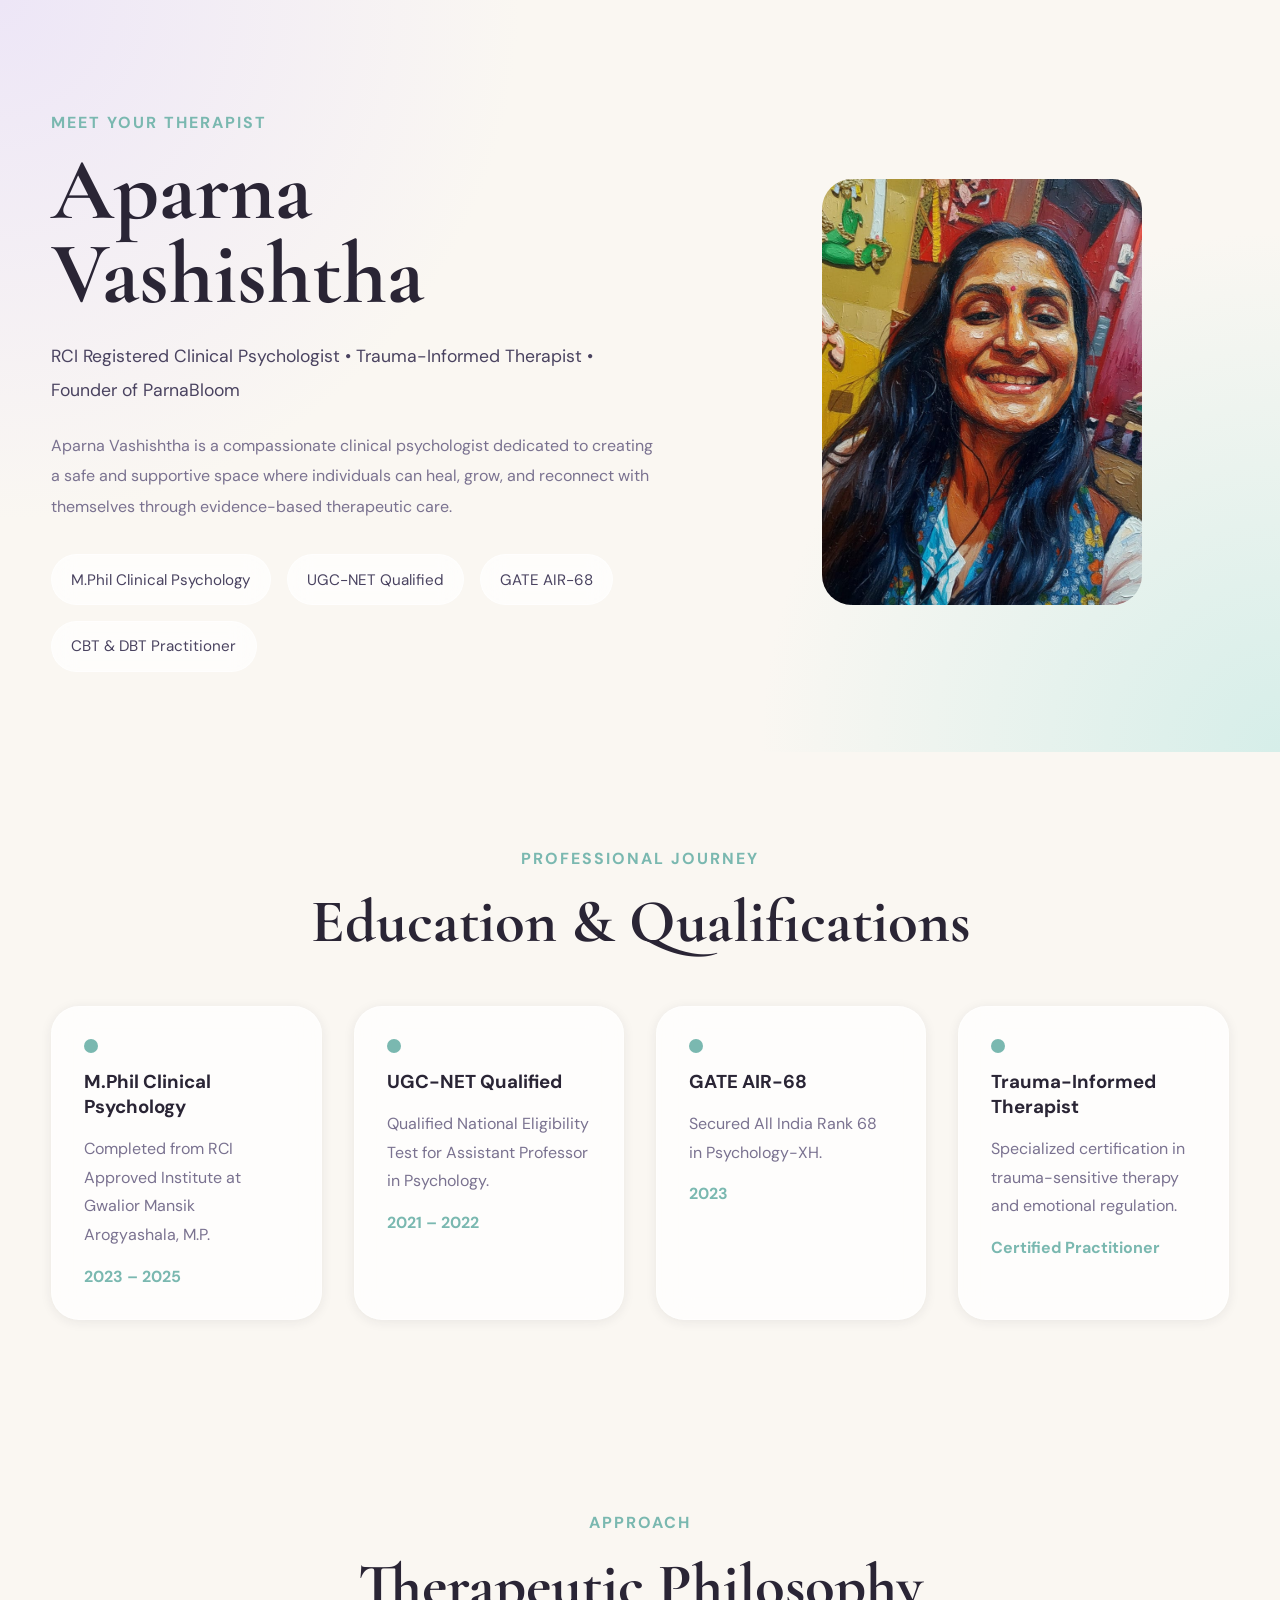
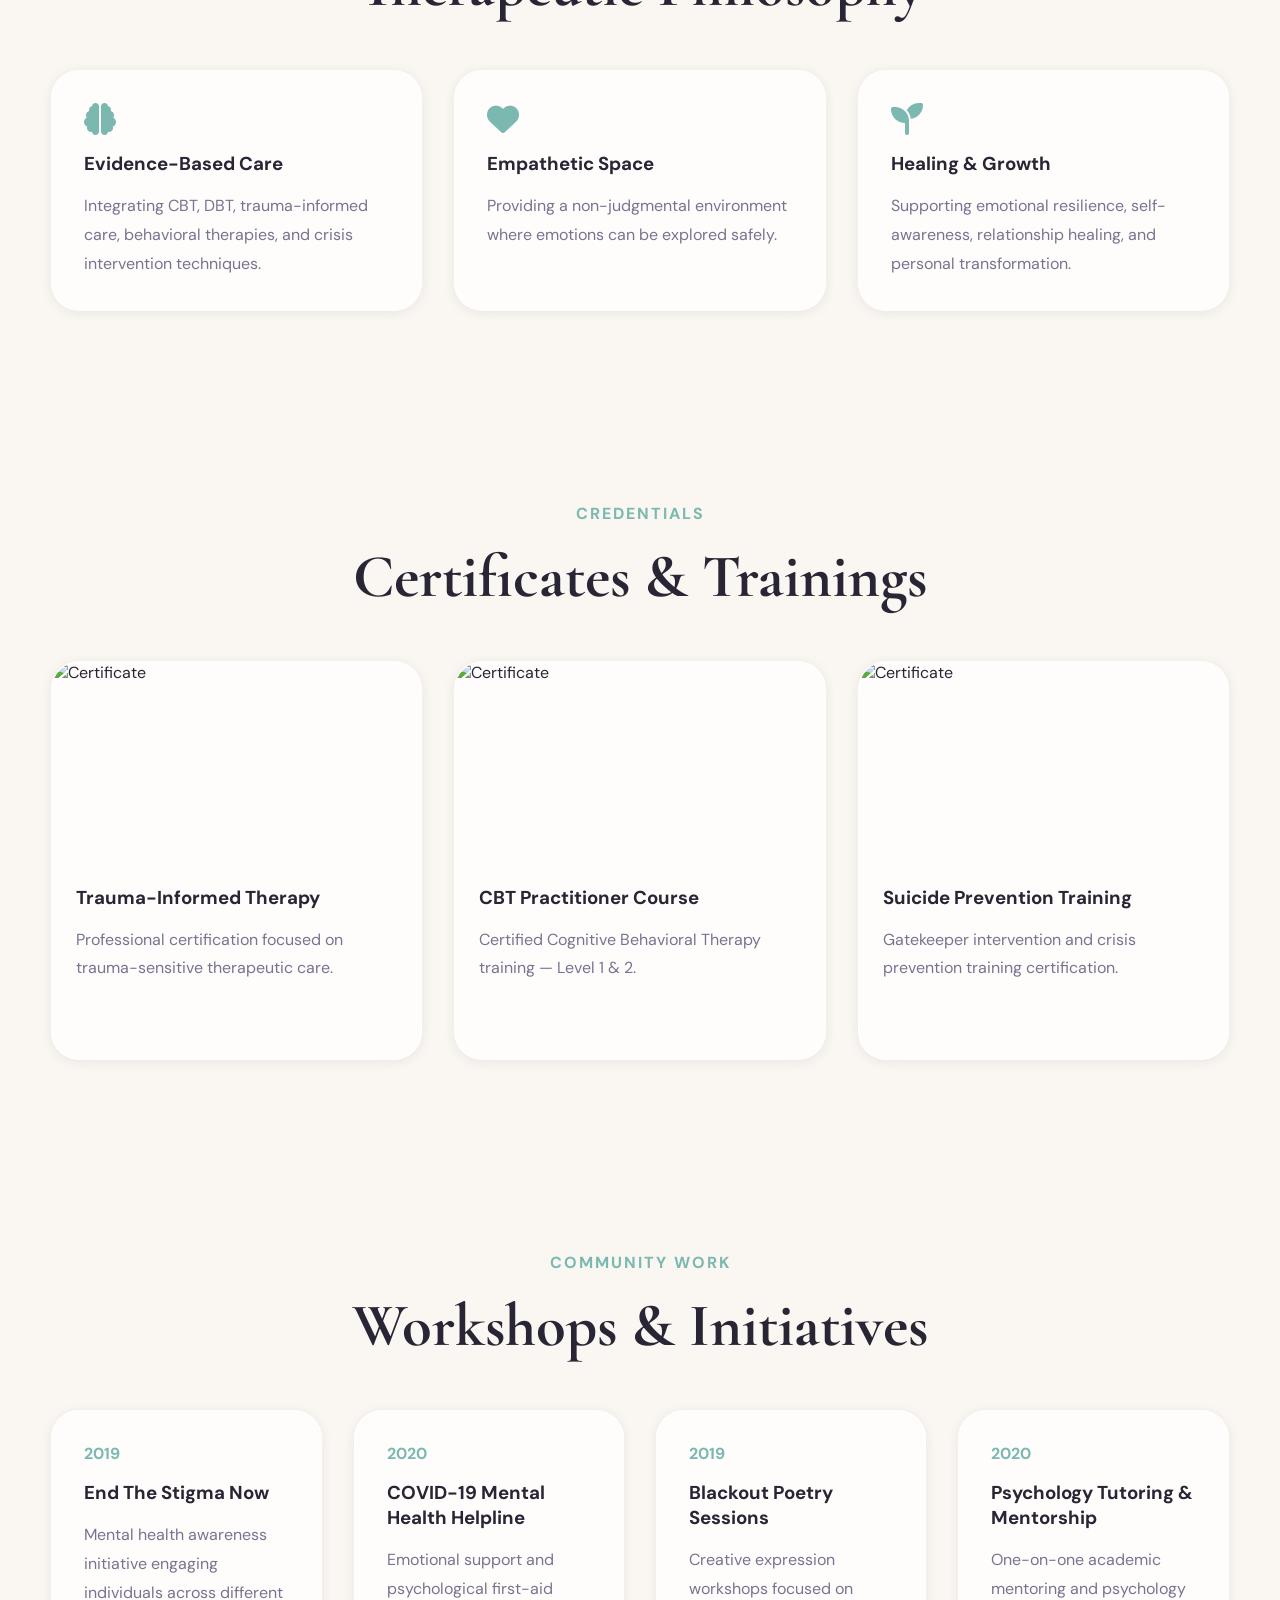
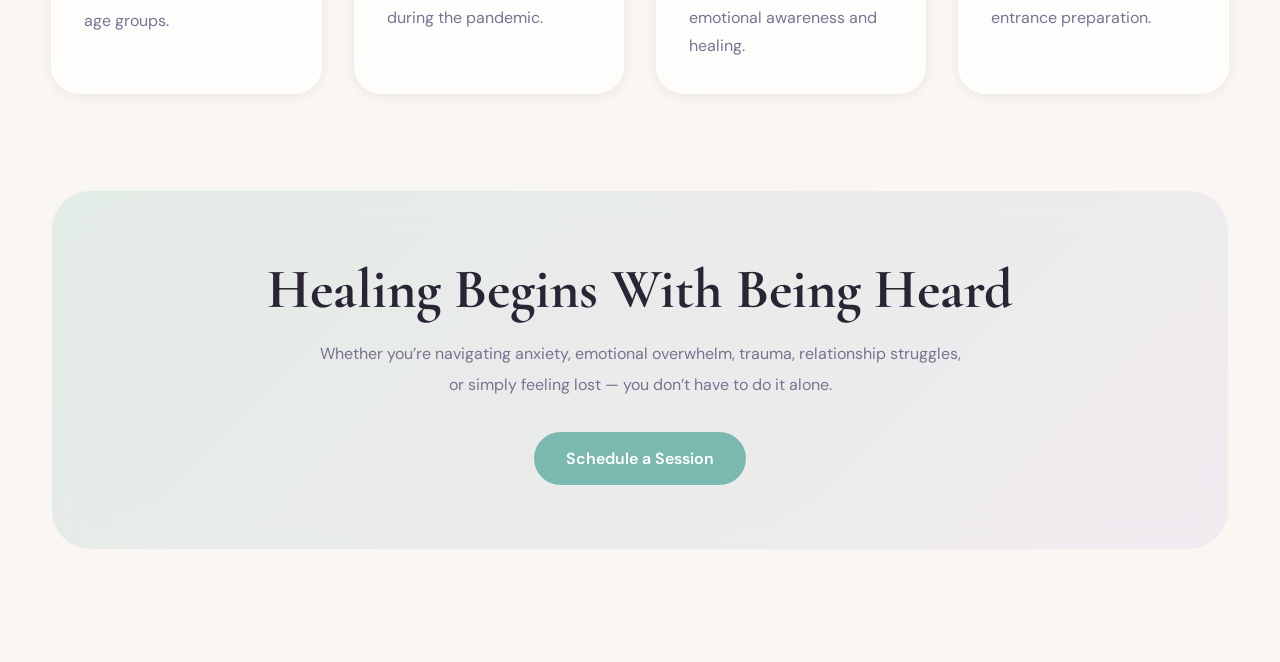
==== about-aparna.html @ d0e4f042 "Initial commit" ====
<!DOCTYPE html>
<html lang="en">

<head>
  <meta charset="UTF-8" />
  <meta name="viewport" content="width=device-width, initial-scale=1.0" />

  <title>About Aparna Vashishtha</title>

  <!-- Google Fonts -->
  <link rel="preconnect" href="https://fonts.googleapis.com">
  <link rel="preconnect" href="https://fonts.gstatic.com" crossorigin>

  <link href="https://fonts.googleapis.com/css2?family=Cormorant+Garamond:wght@400;500;600;700&family=DM+Sans:wght@400;500;700&display=swap" rel="stylesheet">

  <!-- Font Awesome -->
  <link rel="stylesheet" href="https://cdnjs.cloudflare.com/ajax/libs/font-awesome/6.5.2/css/all.min.css">

  <style>

    :root {
      --lavender: #c8b8e8;
      --lavender-lt: #ede6f7;
      --teal: #7ab8b0;
      --teal-lt: #d6eee9;
      --blush: #f0d4d4;
      --peach: #f5ddc0;
      --sage: #b8d4c8;
      --sage-lt: #e4f0eb;
      --ink: #2a2535;
      --ink-mid: #4a4360;
      --ink-soft: #7a7290;
      --cream: #faf7f2;
      --white: #ffffff;

      --glass-bg: rgba(255,255,255,0.72);
      --glass-brd: rgba(255,255,255,0.5);

      --shadow-sm: 0 2px 12px rgba(42,37,53,0.08);
      --shadow-md: 0 8px 32px rgba(42,37,53,0.12);
      --shadow-lg: 0 20px 60px rgba(42,37,53,0.16);

      --radius-sm: 10px;
      --radius-md: 18px;
      --radius-lg: 28px;
      --radius-xl: 40px;

      --font-display: 'Cormorant Garamond', Georgia, serif;
      --font-body: 'DM Sans', sans-serif;

      --ease-spring: cubic-bezier(0.34,1.56,0.64,1);
      --ease-smooth: cubic-bezier(0.4,0,0.2,1);

      --transition: all 0.4s var(--ease-smooth);
    }

    * {
      margin: 0;
      padding: 0;
      box-sizing: border-box;
    }

    html {
      scroll-behavior: smooth;
    }

    body {
      font-family: var(--font-body);
      background: var(--cream);
      color: var(--ink);
      overflow-x: hidden;
    }

    img {
      max-width: 100%;
      max-height: 50%;
      display: block;
    }

    .container {
      width: min(1180px, 92%);
      margin-inline: auto;
    }

    .section-space {
      padding: 6rem 0;
    }

    /* HERO */

    .details-hero {
      position: relative;
      overflow: hidden;
      padding: 7rem 0 5rem;

      background:
        radial-gradient(circle at top left, var(--lavender-lt), transparent 35%),
        radial-gradient(circle at bottom right, var(--teal-lt), transparent 35%),
        var(--cream);
    }

    .details-hero-content {
      display: grid;
      grid-template-columns: 1.1fr 0.9fr;
      gap: 5rem;
      align-items: center;
    }

    .details-eyebrow {
      color: var(--teal);
      text-transform: uppercase;
      letter-spacing: 2px;
      font-weight: 700;
      margin-bottom: 1rem;
    }

    .details-text h1 {
      font-size: clamp(3rem, 8vw, 5.5rem);
      line-height: 0.95;
      font-family: var(--font-display);
      margin-bottom: 1.5rem;

      animation: fadeUp 1s ease forwards;
    }

    .details-subtitle {
      color: var(--ink-mid);
      font-size: 1.1rem;
      line-height: 1.9;
      margin-bottom: 1.5rem;
    }

    .details-description {
      color: var(--ink-soft);
      line-height: 1.9;
      max-width: 650px;
    }

    .details-badges {
      display: flex;
      flex-wrap: wrap;
      gap: 1rem;
      margin-top: 2rem;
    }

    .details-badges span {
      padding: 0.9rem 1.2rem;
      border-radius: 999px;
      background: rgba(255,255,255,0.7);

      backdrop-filter: blur(12px);
      border: 1px solid rgba(255,255,255,0.6);

      font-size: 0.95rem;
      color: var(--ink-mid);

      transition: var(--transition);
    }

    .details-badges span:hover {
      transform: translateY(-6px) scale(1.04);
      box-shadow: var(--shadow-md);
      background: var(--white);
    }

    .details-image-wrap {
      position: relative;
    }


    .details-profile-img {
  width: 100%;
  max-width: 320px;
  aspect-ratio: 3 / 4;

  object-fit: cover;

  margin: auto;

  border-radius: 30px;
}

    .details-profile-img:hover {
      transform: scale(1.03) rotate(-1deg);
    }

    /* HEADINGS */

    .section-heading {
      text-align: center;
      margin-bottom: 3rem;
    }

    .section-mini {
      color: var(--teal);
      text-transform: uppercase;
      letter-spacing: 2px;
      font-weight: 700;
      margin-bottom: 1rem;
    }

    .section-heading h2 {
      font-size: clamp(2rem, 5vw, 3.8rem);
      font-family: var(--font-display);
    }

    /* CARDS */

    .timeline-grid,
    .therapy-grid,
    .certificate-grid,
    .workshop-grid {
      display: grid;
      gap: 2rem;
    }

    .timeline-grid {
      grid-template-columns: repeat(auto-fit, minmax(260px, 1fr));
    }

    .therapy-grid {
      grid-template-columns: repeat(auto-fit, minmax(260px, 1fr));
    }

    .certificate-grid {
      grid-template-columns: repeat(auto-fit, minmax(300px, 1fr));
    }

    .workshop-grid {
      grid-template-columns: repeat(auto-fit, minmax(260px, 1fr));
    }

    .glass-card {
      background: var(--glass-bg);

      border: 1px solid var(--glass-brd);

      backdrop-filter: blur(16px);

      border-radius: var(--radius-lg);

      box-shadow: var(--shadow-sm);

      padding: 2rem;

      transition: 0.5s var(--ease-spring);

      position: relative;
      overflow: hidden;
    }

    .glass-card::before {
      content: "";

      position: absolute;
      inset: 0;

      background:
        linear-gradient(
          135deg,
          rgba(255,255,255,0.18),
          transparent
        );

      opacity: 0;
      transition: var(--transition);
    }

    .glass-card:hover {
      transform: translateY(-14px);
      box-shadow: var(--shadow-lg);
    }

    .glass-card:hover::before {
      opacity: 1;
    }

    .glass-card h3 {
      margin-bottom: 1rem;
      color: var(--ink);
    }

    .glass-card p {
      color: var(--ink-soft);
      line-height: 1.8;
    }

    .timeline-dot {
      width: 14px;
      height: 14px;
      border-radius: 50%;
      background: var(--teal);

      margin-bottom: 1rem;
    }

    .timeline-date {
      display: inline-block;
      margin-top: 1rem;
      color: var(--teal);
      font-weight: 700;
    }

    /* THERAPY */

    .therapy-card i {
      font-size: 2rem;
      color: var(--teal);
      margin-bottom: 1rem;
    }

    /* CERTIFICATES */

    .certificate-card {
      overflow: hidden;
      padding: 0;
    }

    .certificate-card img {
      width: 100%;
      height: 250px;
      object-fit: cover;

      transition: 0.7s ease;
    }

    .certificate-card:hover img {
      transform: scale(1.08);
    }

    .certificate-content {
      padding: 1.5rem;
    }

    /* WORKSHOPS */

    .workshop-year {
      color: var(--teal);
      font-weight: 700;
      display: inline-block;
      margin-bottom: 1rem;
    }

    /* CTA */

    .cta-section {
      text-align: center;
      padding-bottom: 7rem;
    }

    .cta-box {
      padding: 4rem 2rem;
      border-radius: var(--radius-xl);

      background:
        linear-gradient(
          135deg,
          rgba(122,184,176,0.18),
          rgba(200,184,232,0.18)
        );

      backdrop-filter: blur(16px);

      border: 1px solid rgba(255,255,255,0.5);
    }

    .cta-box h2 {
      font-size: clamp(2rem, 5vw, 3.5rem);
      font-family: var(--font-display);
      margin-bottom: 1rem;
    }

    .cta-box p {
      color: var(--ink-soft);
      max-width: 650px;
      margin: auto;
      line-height: 1.9;
    }

    .cta-btn {
      display: inline-flex;
      align-items: center;
      justify-content: center;

      margin-top: 2rem;

      padding: 1rem 2rem;

      border-radius: 999px;

      background: var(--teal);
      color: white;

      text-decoration: none;
      font-weight: 600;

      transition: var(--transition);
    }

    .cta-btn:hover {
      transform: translateY(-5px);
      box-shadow: var(--shadow-md);
    }

    /* ANIMATIONS */

    @keyframes fadeUp {

      from {
        opacity: 0;
        transform: translateY(40px);
      }

      to {
        opacity: 1;
        transform: translateY(0);
      }
    }

    .reveal {
      opacity: 0;
      transform: translateY(60px);
      transition: 1s ease;
    }

    .reveal.active {
      opacity: 1;
      transform: translateY(0);
    }

    /* MOBILE */

    @media (max-width: 920px) {

      .details-hero-content {
        grid-template-columns: 1fr;
        text-align: center;
      }

      .details-description {
        margin-inline: auto;
      }

      .details-badges {
        justify-content: center;
      }

      .details-image-wrap {
        max-width: 430px;
        margin-inline: auto;
      }
    }

    @media (max-width: 600px) {

      .section-space {
        padding: 4rem 0;
      }

      .glass-card {
        padding: 1.5rem;
      }

      .details-subtitle,
      .details-description {
        font-size: 0.97rem;
      }

      .details-badges span {
        width: 100%;
        text-align: center;
      }

      .certificate-card img {
        height: 220px;
      }
    }

  </style>
</head>

<body>

  <!-- HERO -->

  <section class="details-hero">

    <div class="container details-hero-content">

      <div class="details-text reveal">

        <p class="details-eyebrow">
          Meet Your Therapist
        </p>

        <h1>
          Aparna <br> Vashishtha
        </h1>

        <p class="details-subtitle">
          RCI Registered Clinical Psychologist • Trauma-Informed Therapist • Founder of ParnaBloom
        </p>

        <p class="details-description">
          Aparna Vashishtha is a compassionate clinical psychologist dedicated to creating
          a safe and supportive space where individuals can heal, grow, and reconnect
          with themselves through evidence-based therapeutic care.
        </p>

        <div class="details-badges">
          <span>M.Phil Clinical Psychology</span>
          <span>UGC-NET Qualified</span>
          <span>GATE AIR-68</span>
          <span>CBT & DBT Practitioner</span>
        </div>

      </div>

      <div class="details-image-wrap reveal">

        <div class="image-glow"></div>

        <img src="images/about-aparna.png"
          alt="Aparna Vashishtha"
          class="details-profile-img">

      </div>

    </div>

  </section>


  <!-- QUALIFICATIONS -->

  <section class="section-space">

    <div class="container">

      <div class="section-heading reveal">
        <p class="section-mini">Professional Journey</p>
        <h2>Education & Qualifications</h2>
      </div>

      <div class="timeline-grid">

        <div class="glass-card reveal">
          <div class="timeline-dot"></div>

          <h3>M.Phil Clinical Psychology</h3>

          <p>
            Completed from RCI Approved Institute at Gwalior Mansik Arogyashala, M.P.
          </p>

          <span class="timeline-date">2023 – 2025</span>
        </div>

        <div class="glass-card reveal">
          <div class="timeline-dot"></div>

          <h3>UGC-NET Qualified</h3>

          <p>
            Qualified National Eligibility Test for Assistant Professor in Psychology.
          </p>

          <span class="timeline-date">2021 – 2022</span>
        </div>

        <div class="glass-card reveal">
          <div class="timeline-dot"></div>

          <h3>GATE AIR-68</h3>

          <p>
            Secured All India Rank 68 in Psychology-XH.
          </p>

          <span class="timeline-date">2023</span>
        </div>

        <div class="glass-card reveal">
          <div class="timeline-dot"></div>

          <h3>Trauma-Informed Therapist</h3>

          <p>
            Specialized certification in trauma-sensitive therapy and emotional regulation.
          </p>

          <span class="timeline-date">Certified Practitioner</span>
        </div>

      </div>

    </div>

  </section>


  <!-- THERAPY -->

  <section class="section-space">

    <div class="container">

      <div class="section-heading reveal">
        <p class="section-mini">Approach</p>
        <h2>Therapeutic Philosophy</h2>
      </div>

      <div class="therapy-grid">

        <div class="glass-card therapy-card reveal">
          <i class="fas fa-brain"></i>

          <h3>Evidence-Based Care</h3>

          <p>
            Integrating CBT, DBT, trauma-informed care, behavioral therapies,
            and crisis intervention techniques.
          </p>
        </div>

        <div class="glass-card therapy-card reveal">
          <i class="fas fa-heart"></i>

          <h3>Empathetic Space</h3>

          <p>
            Providing a non-judgmental environment where emotions can be explored safely.
          </p>
        </div>

        <div class="glass-card therapy-card reveal">
          <i class="fas fa-seedling"></i>

          <h3>Healing & Growth</h3>

          <p>
            Supporting emotional resilience, self-awareness,
            relationship healing, and personal transformation.
          </p>
        </div>

      </div>

    </div>

  </section>


  <!-- CERTIFICATES -->

  <section class="section-space">

    <div class="container">

      <div class="section-heading reveal">
        <p class="section-mini">Credentials</p>
        <h2>Certificates & Trainings</h2>
      </div>

      <div class="certificate-grid">

        <div class="glass-card certificate-card reveal">
          <img src="images/certificate1.jpg" alt="Certificate">

          <div class="certificate-content">
            <h3>Trauma-Informed Therapy</h3>

            <p>
              Professional certification focused on trauma-sensitive therapeutic care.
            </p>
          </div>
        </div>

        <div class="glass-card certificate-card reveal">
          <img src="images/certificate2.jpg" alt="Certificate">

          <div class="certificate-content">
            <h3>CBT Practitioner Course</h3>

            <p>
              Certified Cognitive Behavioral Therapy training — Level 1 & 2.
            </p>
          </div>
        </div>

        <div class="glass-card certificate-card reveal">
          <img src="images/certificate3.jpg" alt="Certificate">

          <div class="certificate-content">
            <h3>Suicide Prevention Training</h3>

            <p>
              Gatekeeper intervention and crisis prevention training certification.
            </p>
          </div>
        </div>

      </div>

    </div>

  </section>


  <!-- WORKSHOPS -->

  <section class="section-space">

    <div class="container">

      <div class="section-heading reveal">
        <p class="section-mini">Community Work</p>
        <h2>Workshops & Initiatives</h2>
      </div>

      <div class="workshop-grid">

        <div class="glass-card reveal">

          <span class="workshop-year">2019</span>

          <h3>End The Stigma Now</h3>

          <p>
            Mental health awareness initiative engaging individuals across different age groups.
          </p>

        </div>

        <div class="glass-card reveal">

          <span class="workshop-year">2020</span>

          <h3>COVID-19 Mental Health Helpline</h3>

          <p>
            Emotional support and psychological first-aid during the pandemic.
          </p>

        </div>

        <div class="glass-card reveal">

          <span class="workshop-year">2019</span>

          <h3>Blackout Poetry Sessions</h3>

          <p>
            Creative expression workshops focused on emotional awareness and healing.
          </p>

        </div>

        <div class="glass-card reveal">

          <span class="workshop-year">2020</span>

          <h3>Psychology Tutoring & Mentorship</h3>

          <p>
            One-on-one academic mentoring and psychology entrance preparation.
          </p>

        </div>

      </div>

    </div>

  </section>


  <!-- CTA -->

  <section class="cta-section">

    <div class="container">

      <div class="cta-box reveal">

        <h2>
          Healing Begins With Being Heard
        </h2>

        <p>
          Whether you’re navigating anxiety, emotional overwhelm,
          trauma, relationship struggles, or simply feeling lost —
          you don’t have to do it alone.
        </p>

        <a href="index.html#appointment" class="cta-btn">
          Schedule a Session
        </a>

      </div>

    </div>

  </section>


  <!-- SCRIPT -->

  <script>

    const reveals = document.querySelectorAll(".reveal");

    window.addEventListener("scroll", () => {

      reveals.forEach((element) => {

        const windowHeight = window.innerHeight;
        const revealTop = element.getBoundingClientRect().top;

        if (revealTop < windowHeight - 100) {
          element.classList.add("active");
        }

      });

    });

  </script>

</body>
</html>
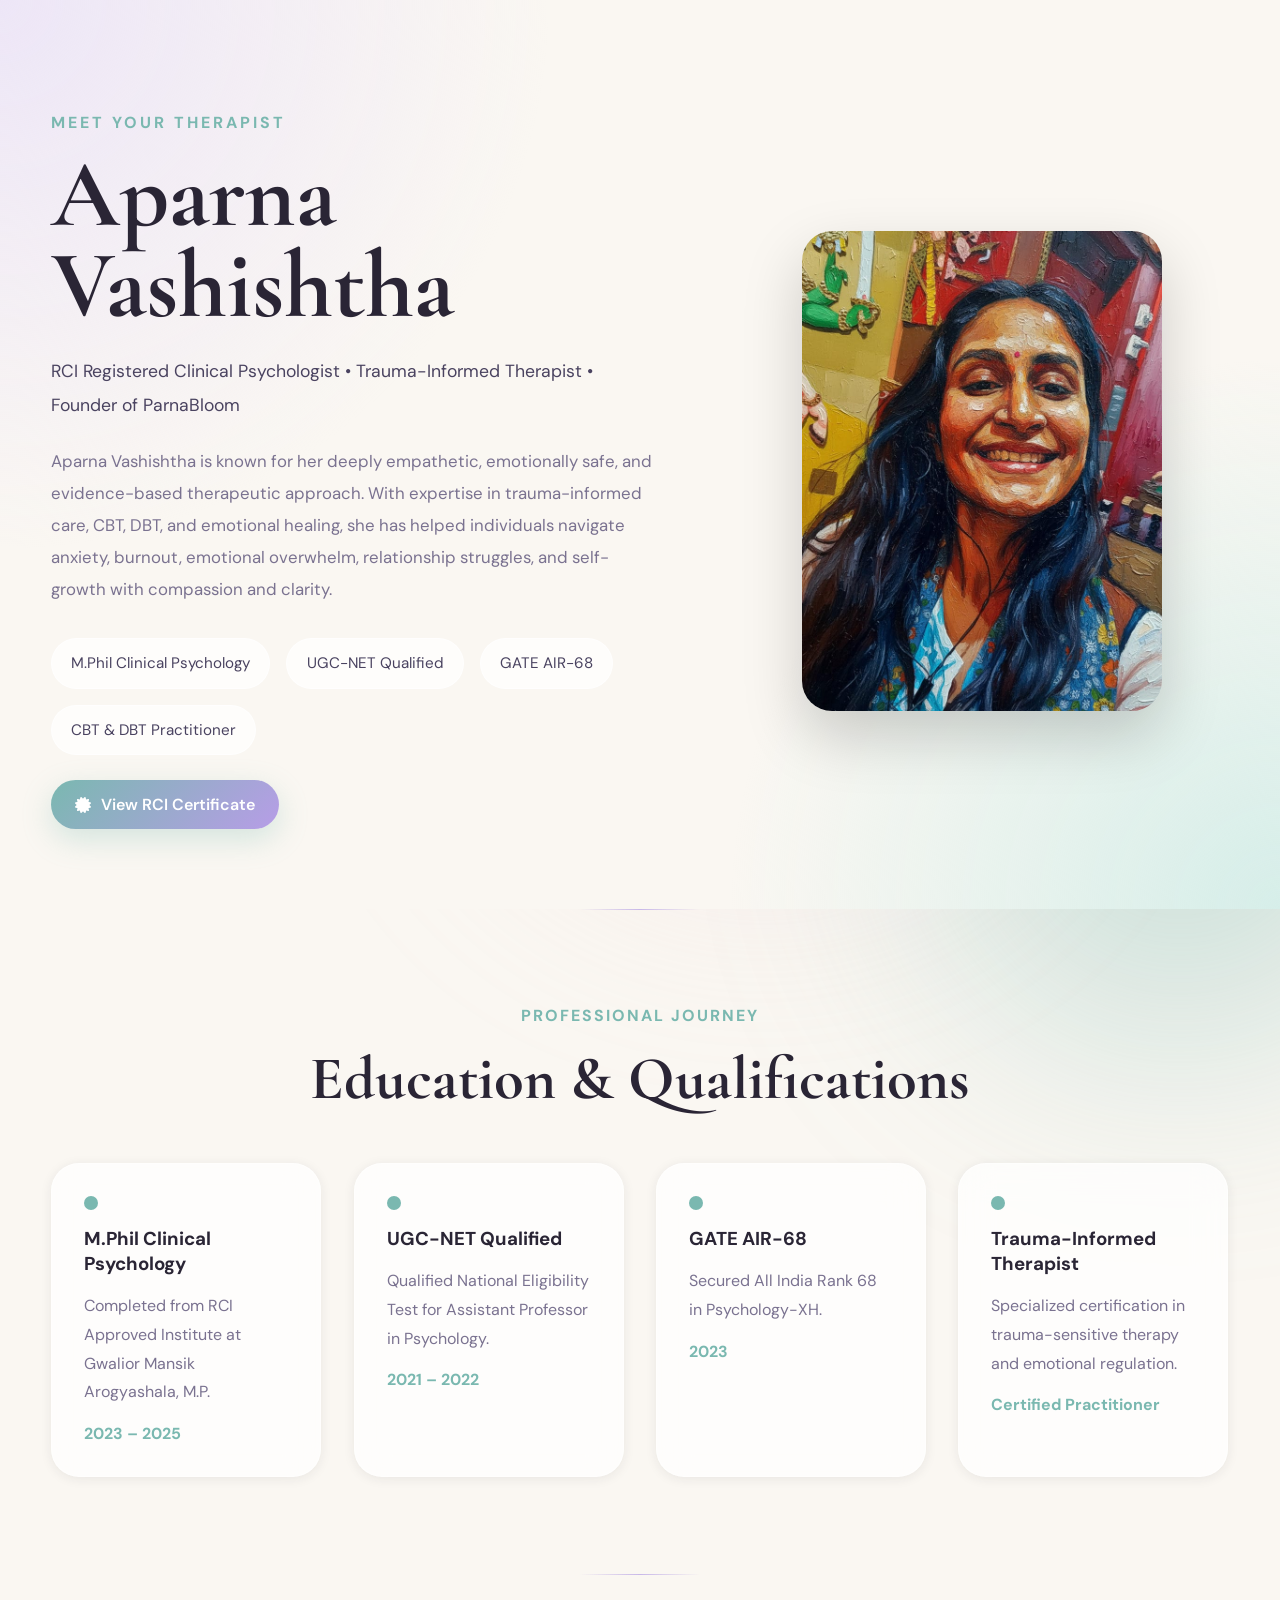
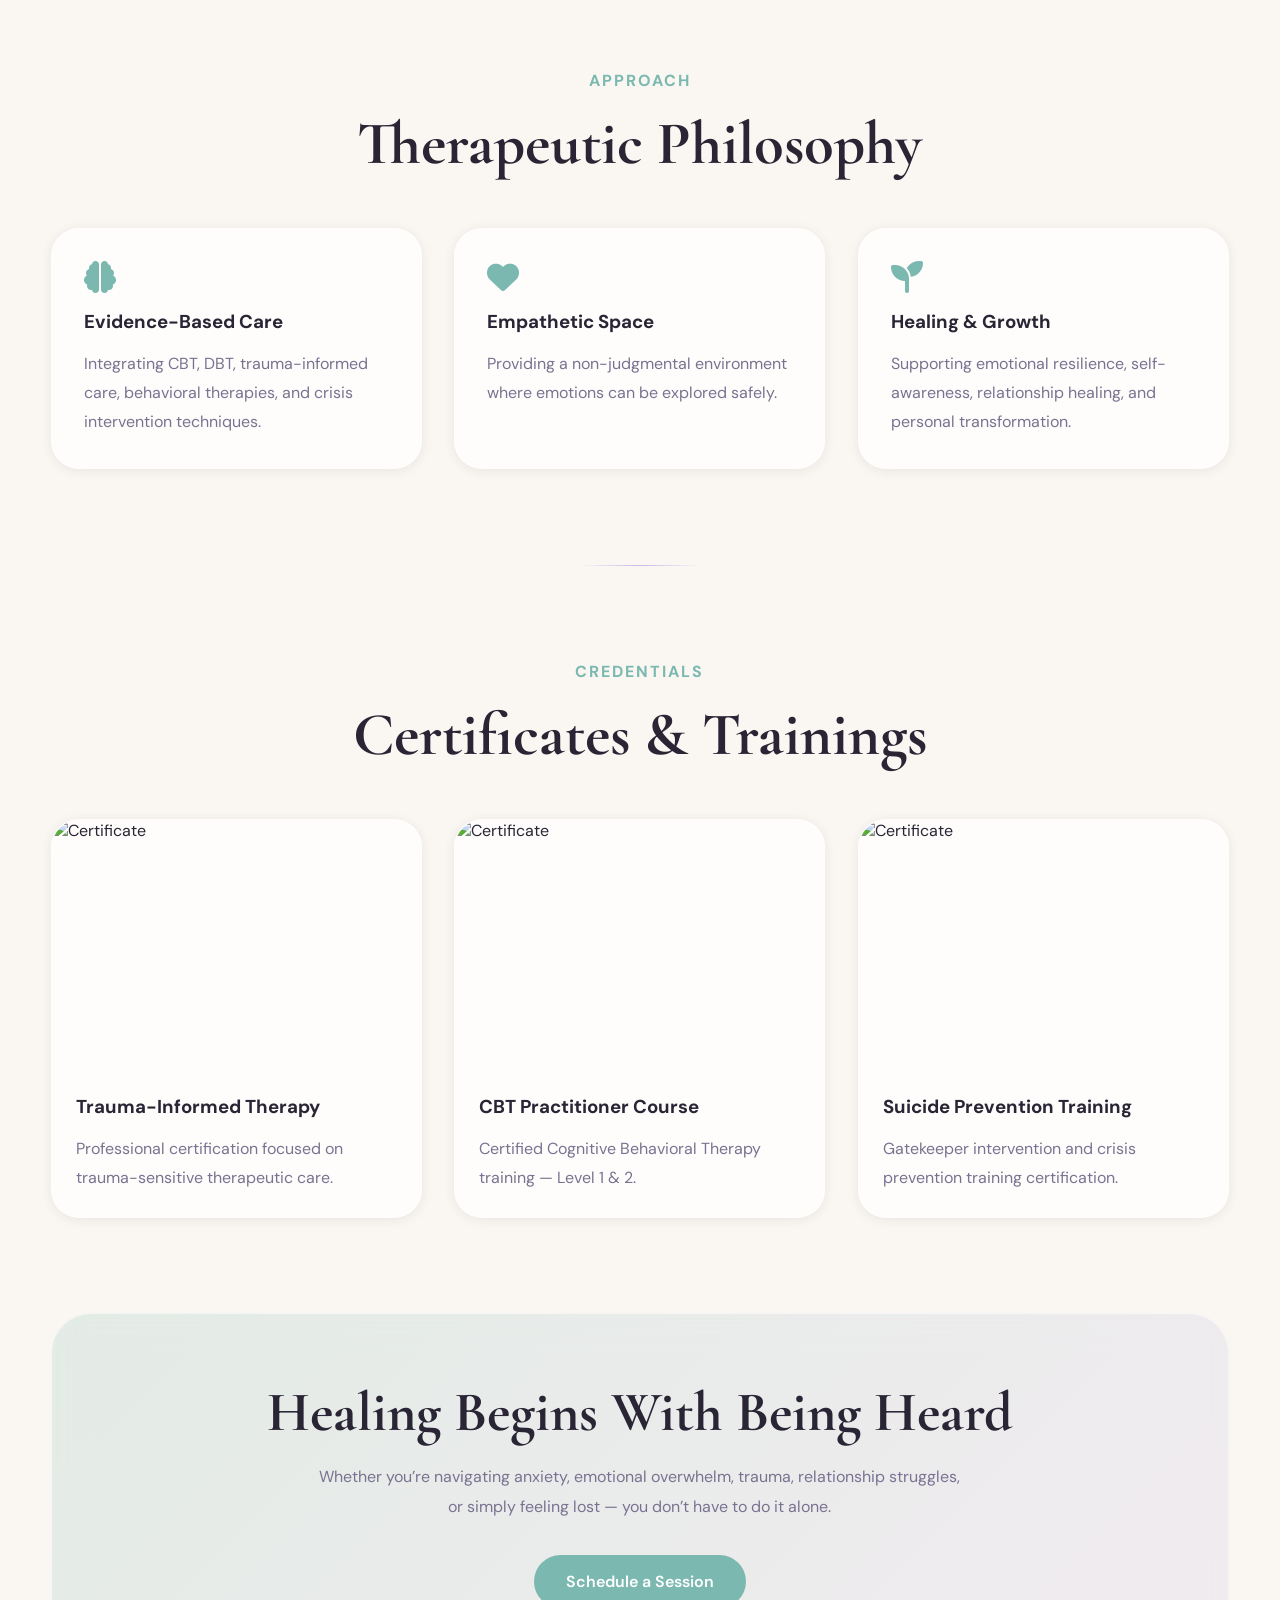
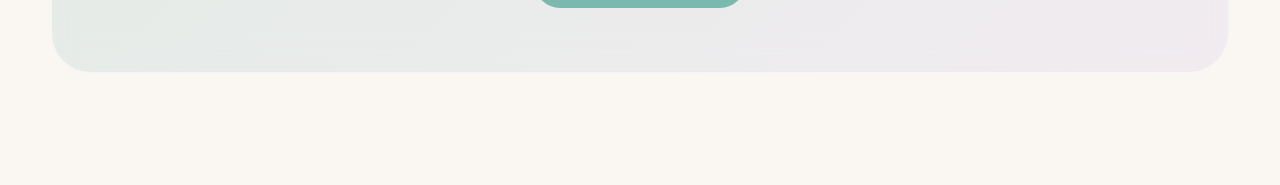
==== commit 38e7e2e4: "second commit" ====
--- a/about-aparna.html
+++ b/about-aparna.html
@@ -24,9 +24,6 @@
       --teal: #7ab8b0;
       --teal-lt: #d6eee9;
       --blush: #f0d4d4;
-      --peach: #f5ddc0;
-      --sage: #b8d4c8;
-      --sage-lt: #e4f0eb;
       --ink: #2a2535;
       --ink-mid: #4a4360;
       --ink-soft: #7a7290;
@@ -38,20 +35,15 @@
 
       --shadow-sm: 0 2px 12px rgba(42,37,53,0.08);
       --shadow-md: 0 8px 32px rgba(42,37,53,0.12);
-      --shadow-lg: 0 20px 60px rgba(42,37,53,0.16);
-
-      --radius-sm: 10px;
-      --radius-md: 18px;
+      --shadow-lg: 0 25px 60px rgba(42,37,53,0.18);
+
       --radius-lg: 28px;
       --radius-xl: 40px;
 
       --font-display: 'Cormorant Garamond', Georgia, serif;
       --font-body: 'DM Sans', sans-serif;
 
-      --ease-spring: cubic-bezier(0.34,1.56,0.64,1);
-      --ease-smooth: cubic-bezier(0.4,0,0.2,1);
-
-      --transition: all 0.4s var(--ease-smooth);
+      --transition: all 0.4s ease;
     }
 
     * {
@@ -69,21 +61,66 @@
       background: var(--cream);
       color: var(--ink);
       overflow-x: hidden;
+      position: relative;
     }
 
     img {
       max-width: 100%;
-      max-height: 50%;
       display: block;
     }
 
     .container {
       width: min(1180px, 92%);
       margin-inline: auto;
+      position: relative;
+      z-index: 2;
+    }
+
+    /* BACKGROUND ORBS */
+
+    .bg-orb{
+      position: fixed;
+      width: 500px;
+      height: 500px;
+      border-radius: 50%;
+      filter: blur(120px);
+      z-index: 0;
+      opacity: 0.35;
+      pointer-events: none;
+    }
+
+    .orb1{
+      background:#c8b8e8;
+      top:-150px;
+      left:-150px;
+    }
+
+    .orb2{
+      background:#7ab8b0;
+      bottom:-150px;
+      right:-150px;
+    }
+
+    .orb3{
+      background:#f0d4d4;
+      top:40%;
+      left:40%;
     }
 
     .section-space {
       padding: 6rem 0;
+      position: relative;
+    }
+
+    .section-space::before{
+      content:"";
+      position:absolute;
+      top:0;
+      left:50%;
+      transform:translateX(-50%);
+      width:120px;
+      height:1px;
+      background:linear-gradient(to right,transparent,#c8b8e8,transparent);
     }
 
     /* HERO */
@@ -109,18 +146,16 @@
     .details-eyebrow {
       color: var(--teal);
       text-transform: uppercase;
-      letter-spacing: 2px;
+      letter-spacing: 3px;
       font-weight: 700;
       margin-bottom: 1rem;
     }
 
     .details-text h1 {
-      font-size: clamp(3rem, 8vw, 5.5rem);
+      font-size: clamp(3rem, 8vw, 6rem);
       line-height: 0.95;
       font-family: var(--font-display);
       margin-bottom: 1.5rem;
-
-      animation: fadeUp 1s ease forwards;
     }
 
     .details-subtitle {
@@ -134,6 +169,7 @@
       color: var(--ink-soft);
       line-height: 1.9;
       max-width: 650px;
+      font-size: 1.05rem;
     }
 
     .details-badges {
@@ -147,13 +183,10 @@
       padding: 0.9rem 1.2rem;
       border-radius: 999px;
       background: rgba(255,255,255,0.7);
-
       backdrop-filter: blur(12px);
       border: 1px solid rgba(255,255,255,0.6);
-
       font-size: 0.95rem;
       color: var(--ink-mid);
-
       transition: var(--transition);
     }
 
@@ -167,21 +200,40 @@
       position: relative;
     }
 
-
     .details-profile-img {
-  width: 100%;
-  max-width: 320px;
-  aspect-ratio: 3 / 4;
-
-  object-fit: cover;
-
-  margin: auto;
-
-  border-radius: 30px;
-}
+      width: 100%;
+      max-width: 360px;
+      aspect-ratio: 3 / 4;
+      object-fit: cover;
+      margin: auto;
+      border-radius: 30px;
+      transition: 0.5s ease;
+      box-shadow: 0 25px 60px rgba(0,0,0,0.18);
+    }
 
     .details-profile-img:hover {
       transform: scale(1.03) rotate(-1deg);
+    }
+
+    /* BUTTON */
+
+    .premium-btn{
+      display:inline-flex;
+      align-items:center;
+      gap:10px;
+      padding:14px 24px;
+      border-radius:999px;
+      background:linear-gradient(135deg,#7ab8b0,#b79de7);
+      color:white;
+      text-decoration:none;
+      font-weight:600;
+      margin-top:25px;
+      transition:0.4s ease;
+      box-shadow:0 10px 30px rgba(122,184,176,0.3);
+    }
+
+    .premium-btn:hover{
+      transform:translateY(-6px) scale(1.03);
     }
 
     /* HEADINGS */
@@ -204,7 +256,7 @@
       font-family: var(--font-display);
     }
 
-    /* CARDS */
+    /* GRID */
 
     .timeline-grid,
     .therapy-grid,
@@ -214,11 +266,9 @@
       gap: 2rem;
     }
 
-    .timeline-grid {
-      grid-template-columns: repeat(auto-fit, minmax(260px, 1fr));
-    }
-
-    .therapy-grid {
+    .timeline-grid,
+    .therapy-grid,
+    .workshop-grid {
       grid-template-columns: repeat(auto-fit, minmax(260px, 1fr));
     }
 
@@ -226,49 +276,40 @@
       grid-template-columns: repeat(auto-fit, minmax(300px, 1fr));
     }
 
-    .workshop-grid {
-      grid-template-columns: repeat(auto-fit, minmax(260px, 1fr));
-    }
+    /* GLASS CARD */
 
     .glass-card {
       background: var(--glass-bg);
-
       border: 1px solid var(--glass-brd);
-
       backdrop-filter: blur(16px);
-
       border-radius: var(--radius-lg);
-
       box-shadow: var(--shadow-sm);
-
       padding: 2rem;
-
-      transition: 0.5s var(--ease-spring);
-
+      transition: 0.5s ease;
       position: relative;
       overflow: hidden;
+      cursor: pointer;
     }
 
     .glass-card::before {
       content: "";
-
       position: absolute;
       inset: 0;
-
       background:
         linear-gradient(
           135deg,
           rgba(255,255,255,0.18),
           transparent
         );
-
       opacity: 0;
       transition: var(--transition);
     }
 
     .glass-card:hover {
-      transform: translateY(-14px);
-      box-shadow: var(--shadow-lg);
+      transform: translateY(-16px) scale(1.02);
+      box-shadow:
+        0 25px 60px rgba(42,37,53,0.18),
+        0 0 30px rgba(122,184,176,0.15);
     }
 
     .glass-card:hover::before {
@@ -290,7 +331,6 @@
       height: 14px;
       border-radius: 50%;
       background: var(--teal);
-
       margin-bottom: 1rem;
     }
 
@@ -301,15 +341,13 @@
       font-weight: 700;
     }
 
-    /* THERAPY */
-
     .therapy-card i {
       font-size: 2rem;
       color: var(--teal);
       margin-bottom: 1rem;
     }
 
-    /* CERTIFICATES */
+    /* CERTIFICATE */
 
     .certificate-card {
       overflow: hidden;
@@ -320,7 +358,6 @@
       width: 100%;
       height: 250px;
       object-fit: cover;
-
       transition: 0.7s ease;
     }
 
@@ -330,15 +367,6 @@
 
     .certificate-content {
       padding: 1.5rem;
-    }
-
-    /* WORKSHOPS */
-
-    .workshop-year {
-      color: var(--teal);
-      font-weight: 700;
-      display: inline-block;
-      margin-bottom: 1rem;
     }
 
     /* CTA */
@@ -381,19 +409,13 @@
       display: inline-flex;
       align-items: center;
       justify-content: center;
-
       margin-top: 2rem;
-
       padding: 1rem 2rem;
-
       border-radius: 999px;
-
       background: var(--teal);
       color: white;
-
       text-decoration: none;
       font-weight: 600;
-
       transition: var(--transition);
     }
 
@@ -402,30 +424,81 @@
       box-shadow: var(--shadow-md);
     }
 
-    /* ANIMATIONS */
-
-    @keyframes fadeUp {
-
-      from {
-        opacity: 0;
-        transform: translateY(40px);
-      }
-
-      to {
-        opacity: 1;
-        transform: translateY(0);
-      }
-    }
+    /* REVEAL */
 
     .reveal {
       opacity: 0;
-      transform: translateY(60px);
-      transition: 1s ease;
+      transform: translateY(80px) scale(0.96);
+      transition:
+        opacity 1s ease,
+        transform 1s cubic-bezier(0.22,1,0.36,1);
+      will-change: transform, opacity;
     }
 
     .reveal.active {
       opacity: 1;
-      transform: translateY(0);
+      transform: translateY(0) scale(1);
+    }
+
+    /* POPUP */
+
+    .appreciation-popup{
+      position:fixed;
+      inset:0;
+      background:rgba(0,0,0,0.45);
+      display:flex;
+      align-items:center;
+      justify-content:center;
+      z-index:9999;
+      opacity:0;
+      visibility:hidden;
+      transition:0.4s ease;
+    }
+
+    .appreciation-popup.show{
+      opacity:1;
+      visibility:visible;
+    }
+
+    .popup-content{
+      width:min(90%,500px);
+      background:white;
+      padding:35px;
+      border-radius:30px;
+      text-align:center;
+      position:relative;
+      animation:popupIn 0.5s cubic-bezier(0.22,1,0.36,1);
+    }
+
+    .popup-content h3{
+      font-family:var(--font-display);
+      font-size:2rem;
+      margin-bottom:15px;
+    }
+
+    .popup-content p{
+      line-height:1.8;
+      color:var(--ink-soft);
+      margin-bottom:10px;
+    }
+
+    .close-popup{
+      position:absolute;
+      right:20px;
+      top:10px;
+      font-size:2rem;
+      cursor:pointer;
+    }
+
+    @keyframes popupIn{
+      from{
+        opacity:0;
+        transform:translateY(50px) scale(0.9);
+      }
+      to{
+        opacity:1;
+        transform:translateY(0) scale(1);
+      }
     }
 
     /* MOBILE */
@@ -444,11 +517,6 @@
       .details-badges {
         justify-content: center;
       }
-
-      .details-image-wrap {
-        max-width: 430px;
-        margin-inline: auto;
-      }
     }
 
     @media (max-width: 600px) {
@@ -459,11 +527,6 @@
 
       .glass-card {
         padding: 1.5rem;
-      }
-
-      .details-subtitle,
-      .details-description {
-        font-size: 0.97rem;
       }
 
       .details-badges span {
@@ -474,12 +537,19 @@
       .certificate-card img {
         height: 220px;
       }
+
     }
 
   </style>
 </head>
 
 <body>
+
+  <!-- BACKGROUND GLOW -->
+
+  <div class="bg-orb orb1"></div>
+  <div class="bg-orb orb2"></div>
+  <div class="bg-orb orb3"></div>
 
   <!-- HERO -->
 
@@ -502,9 +572,12 @@
         </p>
 
         <p class="details-description">
-          Aparna Vashishtha is a compassionate clinical psychologist dedicated to creating
-          a safe and supportive space where individuals can heal, grow, and reconnect
-          with themselves through evidence-based therapeutic care.
+          Aparna Vashishtha is known for her deeply empathetic,
+          emotionally safe, and evidence-based therapeutic approach.
+          With expertise in trauma-informed care, CBT, DBT,
+          and emotional healing, she has helped individuals navigate
+          anxiety, burnout, emotional overwhelm, relationship struggles,
+          and self-growth with compassion and clarity.
         </p>
 
         <div class="details-badges">
@@ -514,11 +587,16 @@
           <span>CBT & DBT Practitioner</span>
         </div>
 
+        <a href="https://drive.google.com/file/d/1k4QkjZaLOaYrT2YZhwwIyY8eIe8C5r0S/view?usp=sharing"
+          target="_blank"
+          class="premium-btn">
+          <i class="fa-solid fa-certificate"></i>
+          View RCI Certificate
+        </a>
+
       </div>
 
       <div class="details-image-wrap reveal">
-
-        <div class="image-glow"></div>
 
         <img src="images/about-aparna.png"
           alt="Aparna Vashishtha"
@@ -529,7 +607,6 @@
     </div>
 
   </section>
-
 
   <!-- QUALIFICATIONS -->
 
@@ -598,7 +675,6 @@
 
   </section>
 
-
   <!-- THERAPY -->
 
   <section class="section-space">
@@ -650,7 +726,6 @@
 
   </section>
 
-
   <!-- CERTIFICATES -->
 
   <section class="section-space">
@@ -705,75 +780,6 @@
     </div>
 
   </section>
-
-
-  <!-- WORKSHOPS -->
-
-  <section class="section-space">
-
-    <div class="container">
-
-      <div class="section-heading reveal">
-        <p class="section-mini">Community Work</p>
-        <h2>Workshops & Initiatives</h2>
-      </div>
-
-      <div class="workshop-grid">
-
-        <div class="glass-card reveal">
-
-          <span class="workshop-year">2019</span>
-
-          <h3>End The Stigma Now</h3>
-
-          <p>
-            Mental health awareness initiative engaging individuals across different age groups.
-          </p>
-
-        </div>
-
-        <div class="glass-card reveal">
-
-          <span class="workshop-year">2020</span>
-
-          <h3>COVID-19 Mental Health Helpline</h3>
-
-          <p>
-            Emotional support and psychological first-aid during the pandemic.
-          </p>
-
-        </div>
-
-        <div class="glass-card reveal">
-
-          <span class="workshop-year">2019</span>
-
-          <h3>Blackout Poetry Sessions</h3>
-
-          <p>
-            Creative expression workshops focused on emotional awareness and healing.
-          </p>
-
-        </div>
-
-        <div class="glass-card reveal">
-
-          <span class="workshop-year">2020</span>
-
-          <h3>Psychology Tutoring & Mentorship</h3>
-
-          <p>
-            One-on-one academic mentoring and psychology entrance preparation.
-          </p>
-
-        </div>
-
-      </div>
-
-    </div>
-
-  </section>
-
 
   <!-- CTA -->
 
@@ -803,6 +809,29 @@
 
   </section>
 
+  <!-- POPUP -->
+
+  <div class="appreciation-popup" id="popup">
+
+    <div class="popup-content">
+
+      <span class="close-popup">&times;</span>
+
+      <h3>Healing starts with feeling understood ✨</h3>
+
+      <p>
+        Aparna’s calm presence, empathy, and professional guidance
+        have helped many people reconnect with themselves emotionally.
+      </p>
+
+      <p>
+        If Aparna can help others heal and grow,
+        why can’t you give yourself that chance too?
+      </p>
+
+    </div>
+
+  </div>
 
   <!-- SCRIPT -->
 
@@ -810,19 +839,29 @@
 
     const reveals = document.querySelectorAll(".reveal");
 
-    window.addEventListener("scroll", () => {
-
-      reveals.forEach((element) => {
-
-        const windowHeight = window.innerHeight;
-        const revealTop = element.getBoundingClientRect().top;
-
-        if (revealTop < windowHeight - 100) {
-          element.classList.add("active");
+    const observer = new IntersectionObserver((entries)=>{
+      entries.forEach(entry=>{
+        if(entry.isIntersecting){
+          entry.target.classList.add("active");
         }
-
       });
-
+    },{
+      threshold:0.15
+    });
+
+    reveals.forEach(el=>{
+      observer.observe(el);
+    });
+
+    const popup = document.getElementById("popup");
+
+    setTimeout(()=>{
+      popup.classList.add("show");
+    },4000);
+
+    document.querySelector(".close-popup")
+    .addEventListener("click",()=>{
+      popup.classList.remove("show");
     });
 
   </script>
